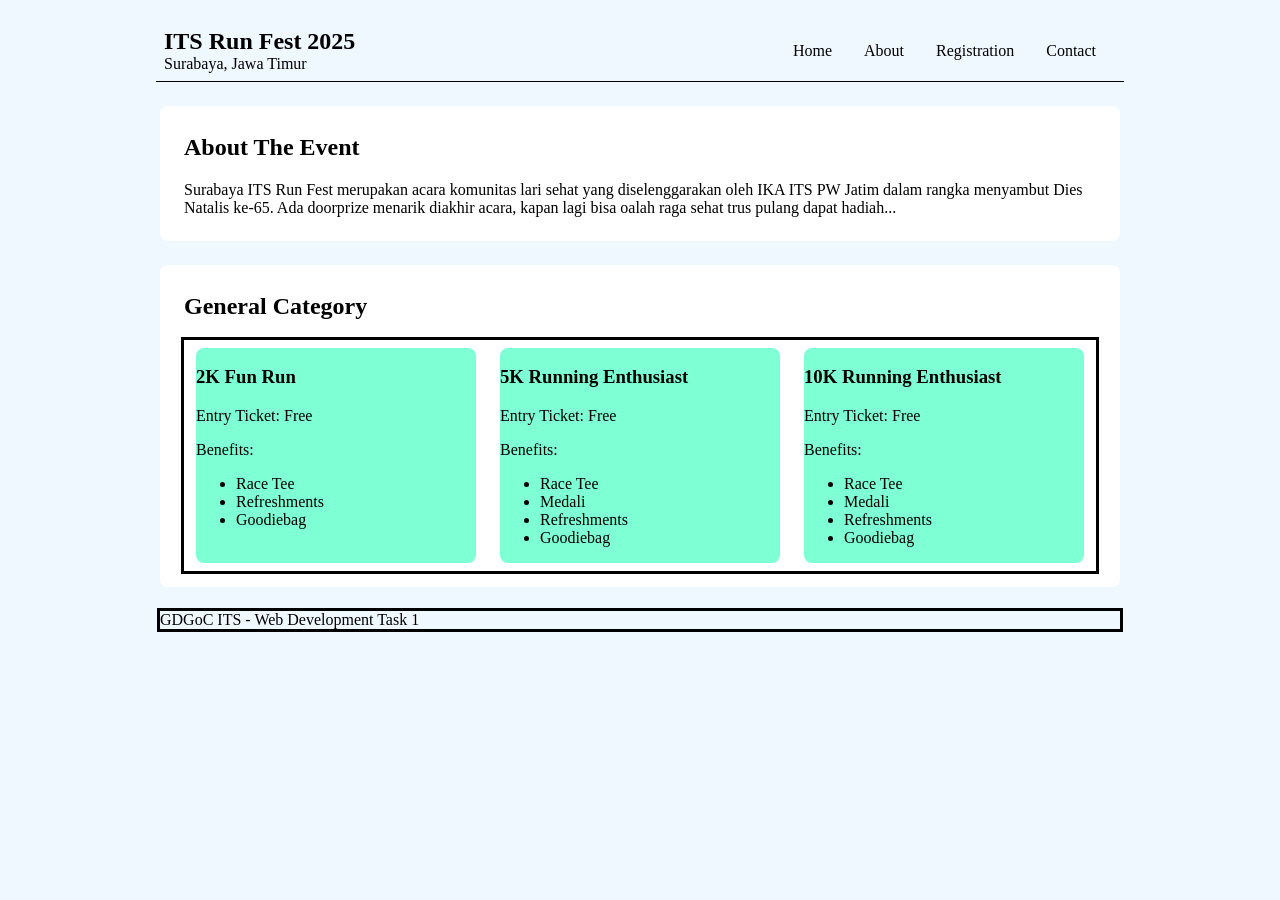
==== index.html @ 4c6ee9bd "Initial commit" ====
<!DOCTYPE html>
<html lang="en">
<head>
    <meta charset="UTF-8">
    <meta name="viewport" content="width=device-width, initial-scale=1.0">
    <link rel="stylesheet" href="style.css" />
    <title>Document</title>
</head>
<body>
    <header class="site-header">
        <div class="site-bar">
            <h2>ITS Run Fest 2025</h1>
            <p>Surabaya, Jawa Timur</p>
        </div>
        <div class="navbar">
            <p>Home</p>
            <p>About</p>
            <p>Registration</p>
            <p>Contact</p>
        </div>
    </header>

    <main class="container">
        <div class="card">
            <h2>About The Event</h2>
            <p>Surabaya ITS Run Fest merupakan acara komunitas lari sehat yang diselenggarakan oleh IKA ITS PW Jatim dalam 
                rangka menyambut Dies Natalis ke-65. Ada doorprize menarik diakhir acara, kapan lagi bisa oalah raga sehat 
                trus pulang dapat hadiah... </p>
        </div>
        <div class="card">
            <h2>General Category</h2>
            <div class="card-section">
                <div class="mini-card">
                    <h3>2K Fun Run</h3>
                    <p>Entry Ticket: Free</p>
                    <p>Benefits:</p>
                    <ul>
                        <li>Race Tee</li>
                        <li>Refreshments</li>
                        <li>Goodiebag</li>
                    </ul>
                </div>
                <div class="mini-card">
                    <h3>5K Running Enthusiast</h3>
                    <p>Entry Ticket: Free</p>
                    <p>Benefits:</p>
                    <ul>
                        <li>Race Tee</li>
                        <li>Medali</li>
                        <li>Refreshments</li>
                        <li>Goodiebag</li>
                    </ul>
                </div>
                <div class="mini-card">
                    <h3>10K Running Enthusiast</h3>
                    <p>Entry Ticket: Free</p>
                    <p>Benefits:</p>
                    <ul>
                        <li>Race Tee</li>
                        <li>Medali</li>
                        <li>Refreshments</li>
                        <li>Goodiebag</li>
                    </ul>
                </div>
            </div>
            
        </div>
    </main>
    
    <footer class="site-footer">
        <p>GDGoC ITS - Web Development Task 1</p>
    </footer>

    <script src="script.js"></script>
</body>
</html>
---- style.css ----
body {
    margin: 0;
    font-family: Cambria, Cochin, Georgia, Times, 'Times New Roman', serif;
    background-color: #F0F8FF;
}

.site-header,
.container,
.site-footer {
    width: min(960px, calc(100% - 2rem));
    margin: 0 auto;
}

.site-header {   
    padding: 0.25rem;
    display: flex;
    justify-content: space-between;
    border-bottom: 1px solid #000;
}

.site-bar, .navbar {
    margin: 0 0.25rem 0 0;
    padding: 1.5rem 0.25rem 0.25rem;
}

.site-bar h2, .site-bar p {
    margin: 0 auto;
}

.navbar {
    display: flex;
    justify-content: space-evenly;
}

.navbar p {
    padding: 0rem;
    margin: auto 1rem;
}

.container {
    margin: 0 auto;
}

.card {
    background-color: white;
    border-radius: 8px;
    padding: 0.5rem 1.5rem;
    margin: 1.5rem auto;
}

.card-section {
    display: flex;
    justify-content: space-between;
    margin-bottom: 0.5rem;
    padding: 0.5rem 0;
    outline: solid;
}

.mini-card {
    background-color: aquamarine;
    border-radius: 8px;
    width: 280px;
    margin: 0 auto;
    padding: 0; 
}

.site-footer {
    outline: solid;
}
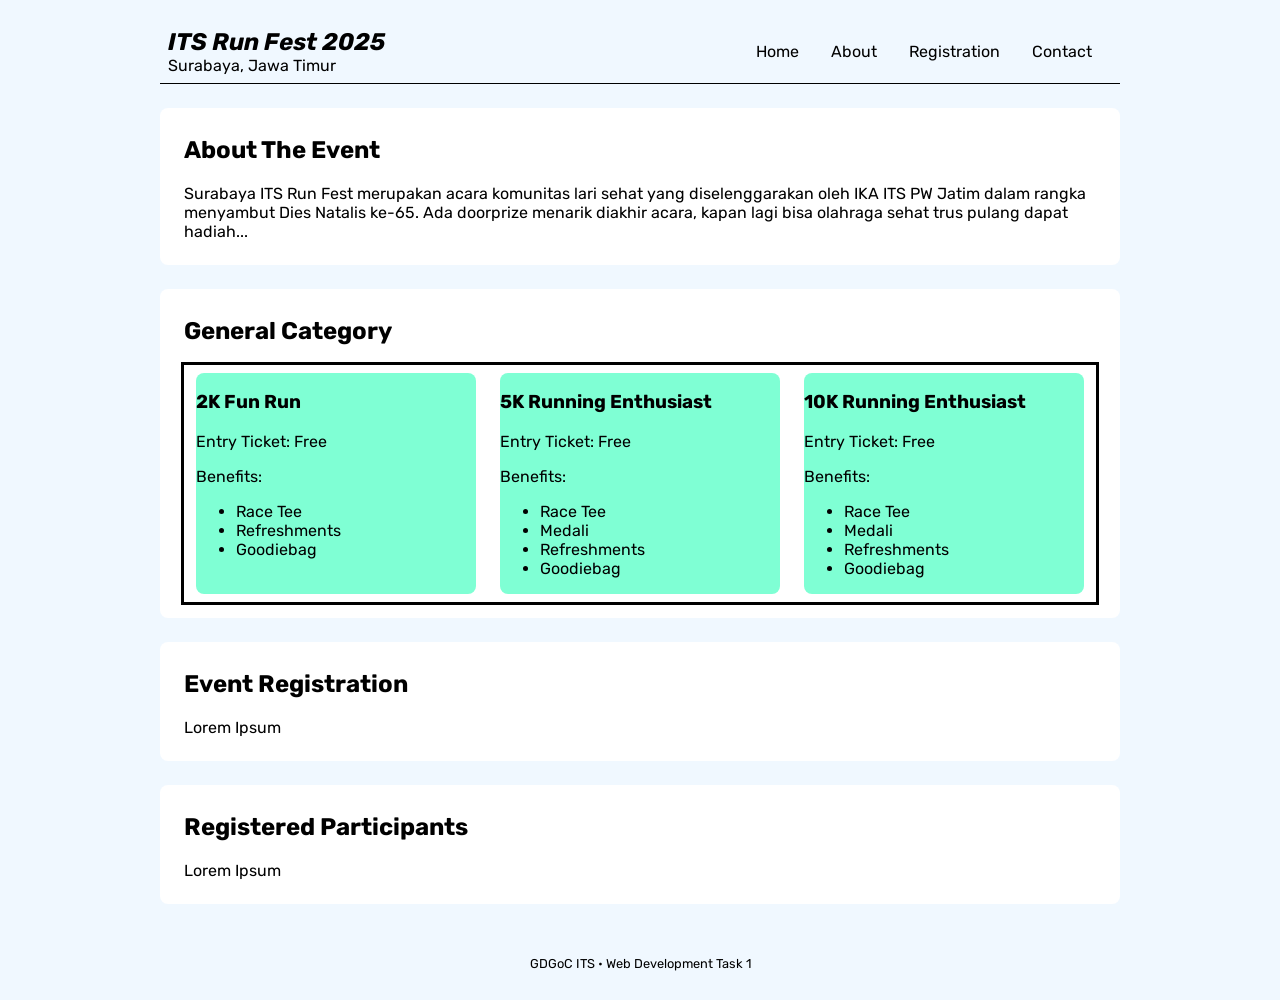
==== commit 6039aa48: "feat: update a couple of features in web feat: add template card for event registration section styl" ====
--- a/index.html
+++ b/index.html
@@ -24,7 +24,7 @@
         <div class="card">
             <h2>About The Event</h2>
             <p>Surabaya ITS Run Fest merupakan acara komunitas lari sehat yang diselenggarakan oleh IKA ITS PW Jatim dalam 
-                rangka menyambut Dies Natalis ke-65. Ada doorprize menarik diakhir acara, kapan lagi bisa oalah raga sehat 
+                rangka menyambut Dies Natalis ke-65. Ada doorprize menarik diakhir acara, kapan lagi bisa olahraga sehat 
                 trus pulang dapat hadiah... </p>
         </div>
         <div class="card">
@@ -63,12 +63,19 @@
                     </ul>
                 </div>
             </div>
-            
+        </div>
+        <div class="card">
+            <h2>Event Registration</h2>
+            <p>Lorem Ipsum </p>
+        </div>
+        <div class="card">
+            <h2>Registered Participants</h2>
+            <p>Lorem Ipsum </p>
         </div>
     </main>
     
     <footer class="site-footer">
-        <p>GDGoC ITS - Web Development Task 1</p>
+        <p>GDGoC ITS • Web Development Task 1</p>
     </footer>
 
     <script src="script.js"></script>
--- a/style.css
+++ b/style.css
@@ -1,6 +1,14 @@
+@import url('https://fonts.googleapis.com/css2?family=Rubik:ital@0;1&display=swap');
+
+*,
+*::before,
+*::after {
+    box-sizing: border-box;
+}
+
 body {
     margin: 0;
-    font-family: Cambria, Cochin, Georgia, Times, 'Times New Roman', serif;
+    font-family: 'Rubik', system-ui, -apple-system, BlinkMacSystemFont, 'Segoe UI', Roboto, Oxygen, Ubuntu, Cantarell, 'Open Sans', 'Helvetica Neue', sans-serif;
     background-color: #F0F8FF;
 }
 
@@ -27,6 +35,10 @@
     margin: 0 auto;
 }
 
+.site-bar h2 {
+    font-style: italic;
+}
+
 .navbar {
     display: flex;
     justify-content: space-evenly;
@@ -35,6 +47,10 @@
 .navbar p {
     padding: 0rem;
     margin: auto 1rem;
+}
+
+.navbar p:hover {
+    color: blue;
 }
 
 .container {
@@ -65,6 +81,8 @@
 }
 
 .site-footer {
-    outline: solid;
+    text-align: center;
+    padding: 1rem;
+    font-size: 0.8rem;
 }
 
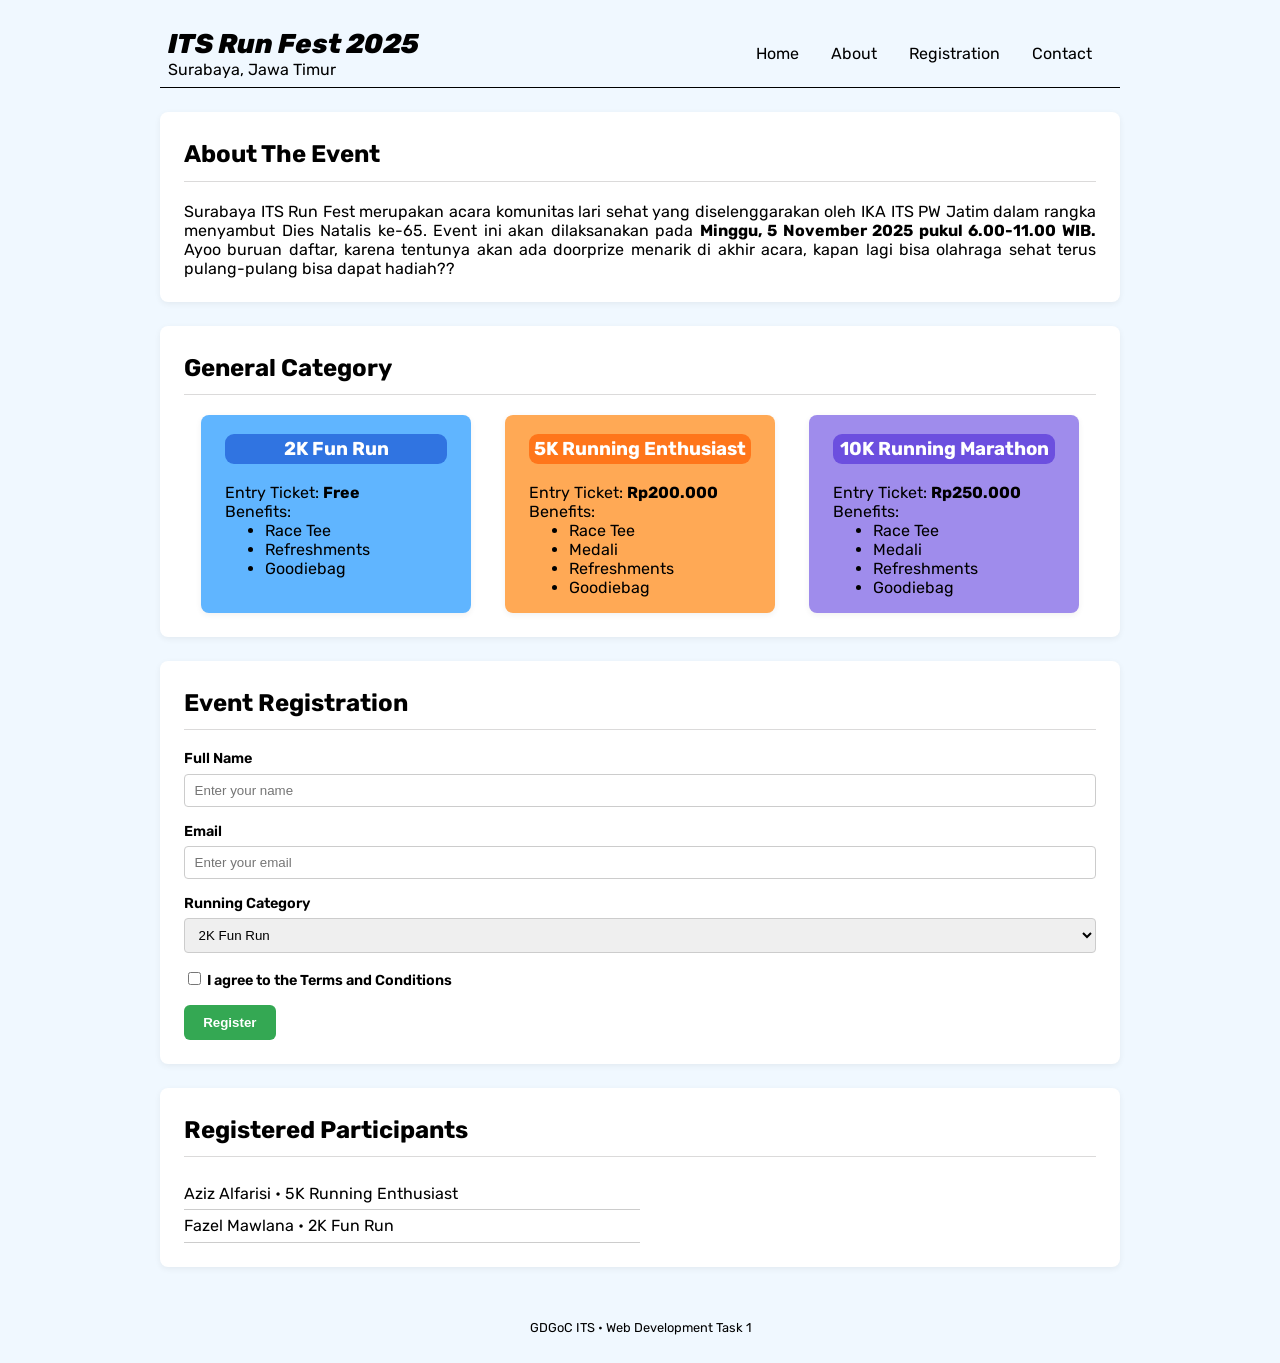
==== commit 13d6eee6: "feat: complete web structure and form validation for task-1" ====
--- a/index.html
+++ b/index.html
@@ -9,30 +9,32 @@
 <body>
     <header class="site-header">
         <div class="site-bar">
-            <h2>ITS Run Fest 2025</h1>
+            <h1>ITS Run Fest 2025</h1>
             <p>Surabaya, Jawa Timur</p>
         </div>
         <div class="navbar">
-            <p>Home</p>
-            <p>About</p>
-            <p>Registration</p>
-            <p>Contact</p>
+            <a href="">Home</a>
+            <a href="">About</a>
+            <a href="">Registration</a>
+            <a href="">Contact</a>
         </div>
     </header>
 
     <main class="container">
-        <div class="card">
+        <section class="card">
             <h2>About The Event</h2>
             <p>Surabaya ITS Run Fest merupakan acara komunitas lari sehat yang diselenggarakan oleh IKA ITS PW Jatim dalam 
-                rangka menyambut Dies Natalis ke-65. Ada doorprize menarik diakhir acara, kapan lagi bisa olahraga sehat 
-                trus pulang dapat hadiah... </p>
-        </div>
-        <div class="card">
+                rangka menyambut Dies Natalis ke-65. Event ini akan dilaksanakan pada <b>Minggu, 5 November 2025 pukul 6.00-11.00 
+                WIB.</b> Ayoo buruan daftar, karena tentunya akan ada doorprize menarik di akhir acara, kapan lagi bisa olahraga sehat 
+                terus pulang-pulang bisa dapat hadiah?? </p>
+        </section>
+
+        <section class="card">
             <h2>General Category</h2>
             <div class="card-section">
-                <div class="mini-card">
+                <div id="run-2k" class="mini-card">
                     <h3>2K Fun Run</h3>
-                    <p>Entry Ticket: Free</p>
+                    <p>Entry Ticket: <b>Free</b></p>
                     <p>Benefits:</p>
                     <ul>
                         <li>Race Tee</li>
@@ -40,9 +42,9 @@
                         <li>Goodiebag</li>
                     </ul>
                 </div>
-                <div class="mini-card">
+                <div id="run-5k" class="mini-card">
                     <h3>5K Running Enthusiast</h3>
-                    <p>Entry Ticket: Free</p>
+                    <p>Entry Ticket: <b>Rp200.000</b></p>
                     <p>Benefits:</p>
                     <ul>
                         <li>Race Tee</li>
@@ -51,9 +53,9 @@
                         <li>Goodiebag</li>
                     </ul>
                 </div>
-                <div class="mini-card">
-                    <h3>10K Running Enthusiast</h3>
-                    <p>Entry Ticket: Free</p>
+                <div id="run-10k" class="mini-card">
+                    <h3>10K Running Marathon</h3>
+                    <p>Entry Ticket: <b>Rp250.000</b></p>
                     <p>Benefits:</p>
                     <ul>
                         <li>Race Tee</li>
@@ -63,15 +65,48 @@
                     </ul>
                 </div>
             </div>
-        </div>
-        <div class="card">
+        </section>
+
+        <section class="card">
             <h2>Event Registration</h2>
-            <p>Lorem Ipsum </p>
-        </div>
-        <div class="card">
+
+            <form id="registration-form" class="form">
+                <div class="form-group">
+                    <label for="name">Full Name</label>
+                    <input id="name" name="name" type="text" placeholder="Enter your name" required />
+                </div>
+
+                <div class="form-group">
+                    <label for="email">Email</label>
+                    <input id="email" name="email" type="email"  placeholder="Enter your email" required />
+                </div>
+
+                <div class="form-group">
+                    <label for="category">Running Category</label>
+                    <select id="category" name="category">
+                        <option value="2k">2K Fun Run</option>
+                        <option value="5k">5K Running Enthusiast</option>
+                        <option value="10k">10K Running Marathon</option>
+                    </select>
+                </div>
+
+                <div class="form-group form-group-inline">
+                    <label for="tos">
+                        <input id="tos" name="tos" type="checkbox" required />
+                        I agree to the Terms and Conditions
+                    </label>
+                </div>
+
+                <button type="submit" class="btn-primary">Register</button>
+
+                <p id="message" class="message"></p>
+            </form>
+        </section>
+        <section class="card">
             <h2>Registered Participants</h2>
-            <p>Lorem Ipsum </p>
-        </div>
+            <ul id="participants-list" class="participants-list">
+            </ul>
+        </section>
     </main>
     
     <footer class="site-footer">
--- a/style.css
+++ b/style.css
@@ -1,4 +1,4 @@
-@import url('https://fonts.googleapis.com/css2?family=Rubik:ital@0;1&display=swap');
+@import url('https://fonts.googleapis.com/css2?family=Rubik:ital@0; 1&display=swap');
 
 *,
 *::before,
@@ -31,11 +31,13 @@
     padding: 1.5rem 0.25rem 0.25rem;
 }
 
-.site-bar h2, .site-bar p {
+.site-bar h1, .site-bar p {
     margin: 0 auto;
 }
 
-.site-bar h2 {
+.site-bar h1 {
+    font-size: 1.7rem;
+    font-weight: 800;
     font-style: italic;
 }
 
@@ -44,12 +46,14 @@
     justify-content: space-evenly;
 }
 
-.navbar p {
+.navbar a {
+    color: #000;
+    text-decoration: none;
     padding: 0rem;
     margin: auto 1rem;
 }
 
-.navbar p:hover {
+.navbar a:hover {
     color: blue;
 }
 
@@ -64,20 +68,139 @@
     margin: 1.5rem auto;
 }
 
+.card,
+.mini-card {
+    box-shadow: 0 2px 6px rgba(0, 0, 0, 0.06);
+}
+
+.card h2 {
+    padding: 0 0 0.8rem;
+    border-bottom: 1px solid #dbdada;
+}
+
+.card p {
+    text-align: justify;
+}
+
 .card-section {
     display: flex;
-    justify-content: space-between;
-    margin-bottom: 0.5rem;
-    padding: 0.5rem 0;
-    outline: solid;
+    justify-content: space-around;
+    margin-bottom: 1rem;
+    padding: 0;
 }
 
 .mini-card {
-    background-color: aquamarine;
     border-radius: 8px;
-    width: 280px;
-    margin: 0 auto;
-    padding: 0; 
+    width: 270px;
+    margin: 0;
+    padding: 0 1.5rem 1rem; 
+}
+
+.mini-card h3 {
+    padding: 0.25rem;
+    border-radius: 9px;
+    text-align: center;
+    color: white;
+}
+
+.mini-card ul,
+.mini-card li,
+.mini-card p {
+    margin: 0;
+}
+
+#run-2k {
+    background-color: #60b5ff;
+}
+
+#run-2k h3 {
+    background-color: #3074e1;
+}
+
+#run-5k {
+    background-color: #ffa955;
+}
+
+#run-5k h3 {
+    background-color: #ff761b;
+}
+
+#run-10k {
+    background-color: #9f8cec;
+}
+
+#run-10k h3 {
+    background-color: #6c4fdf;
+}
+
+.form {
+    display: flex;
+    flex-direction: column;
+    gap: 1rem;
+}
+
+.form-group {
+    display: flex;
+    flex-direction: column;
+    gap: 0.4rem;
+}
+
+.form-group-inline {
+    flex-direction: row;
+    text-align: center;
+}
+
+label {
+    font-weight: 600;
+    font-size: 0.9rem;;
+}
+
+input[type="text"],
+input[type="email"],
+select {
+    padding: 0.5rem 0.6rem;
+    border-radius: 4px;
+    border: 1px solid #ccc;
+}
+
+input[type="text"]:focus,
+input[type="email"]:focus,
+select:focus {
+    outline: none;
+    border-color: #4285f4;
+    box-shadow: 0 0 0 2px rgba(66, 133, 244, 0.15);
+}
+
+.btn-primary {
+    align-self: flex-start;
+    border-radius: 6px;
+    border: none;
+    background: #34a853;
+    padding: 0.6rem 1.2rem;
+    font-weight: 600;
+    color: white;
+    cursor: pointer;
+}
+
+.btn-primary:hover {
+    background-color: #2c8a45;
+}
+
+.message {
+    margin: 0;
+    font-weight: 600;
+}
+
+.participants-list {
+    list-style: none;
+    padding-left: 0;
+    margin: 1rem 0;
+}
+
+.participants-list li {
+    padding: 0.4rem 0;
+    border-bottom: 1px solid #ccc;
+    width: 50%;
 }
 
 .site-footer {
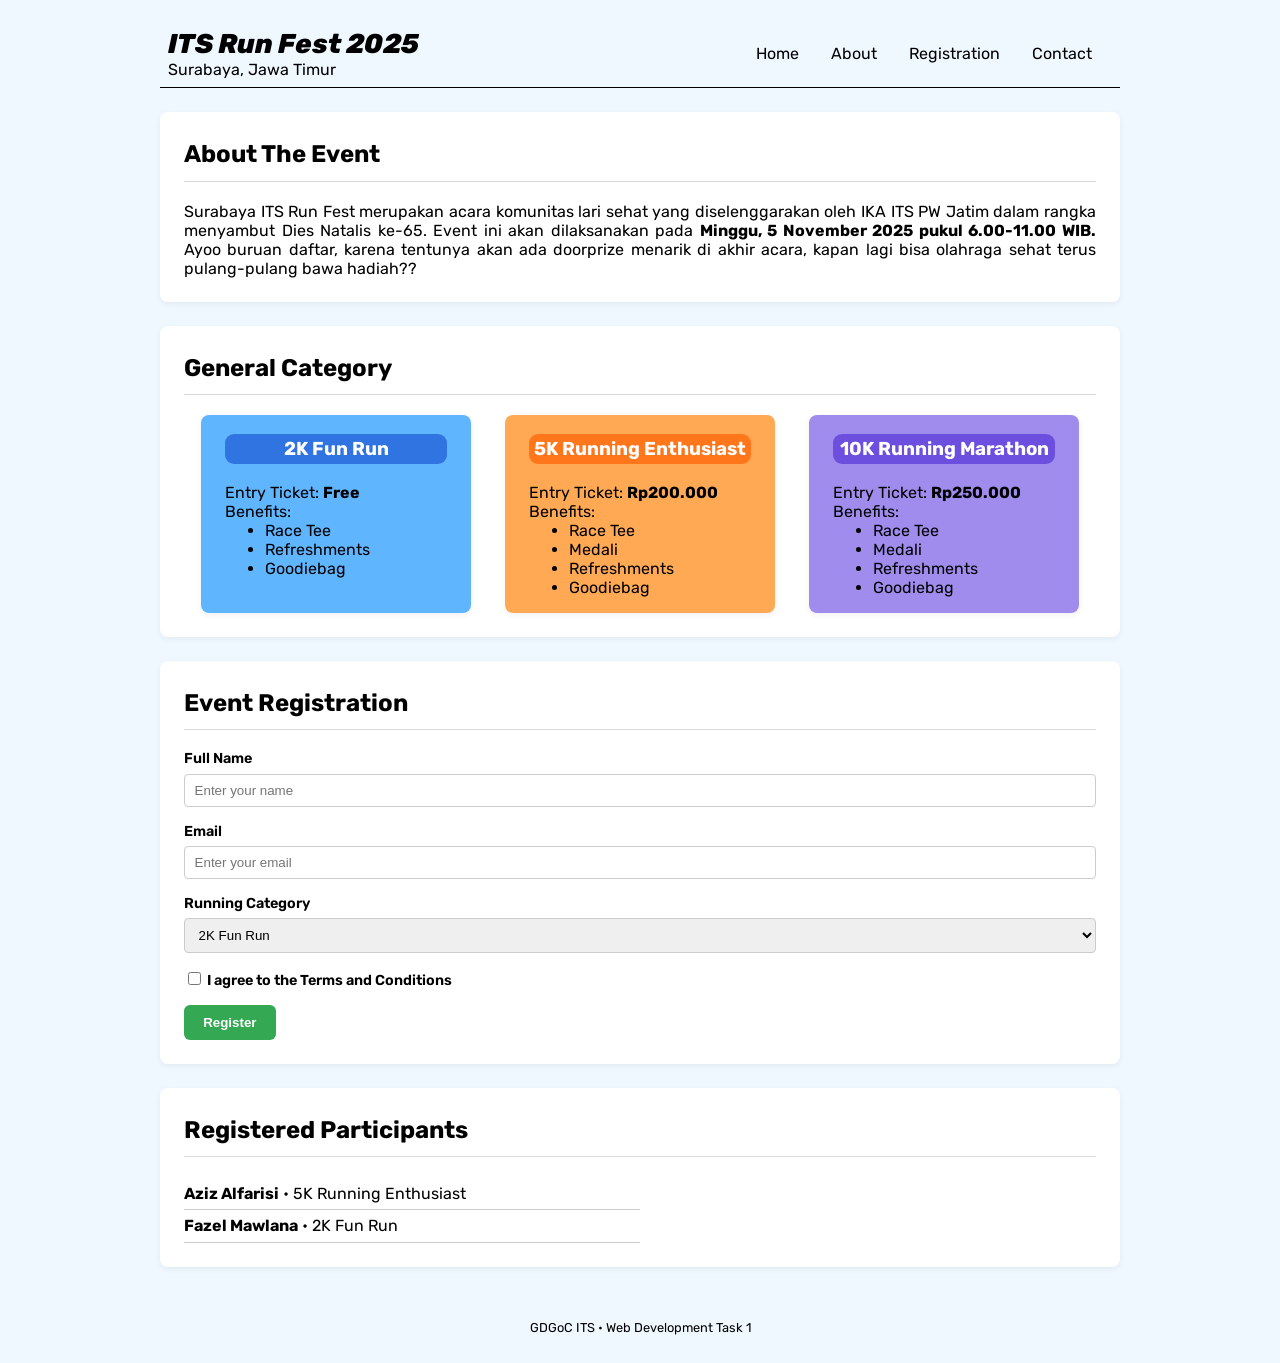
==== commit 7a15d4f9: "feat: bold the name in registered participants and set submission message timeout to 5s for task-1" ====
--- a/index.html
+++ b/index.html
@@ -4,7 +4,7 @@
     <meta charset="UTF-8">
     <meta name="viewport" content="width=device-width, initial-scale=1.0">
     <link rel="stylesheet" href="style.css" />
-    <title>Document</title>
+    <title>ITS Run Fest 2025</title>
 </head>
 <body>
     <header class="site-header">
@@ -26,7 +26,7 @@
             <p>Surabaya ITS Run Fest merupakan acara komunitas lari sehat yang diselenggarakan oleh IKA ITS PW Jatim dalam 
                 rangka menyambut Dies Natalis ke-65. Event ini akan dilaksanakan pada <b>Minggu, 5 November 2025 pukul 6.00-11.00 
                 WIB.</b> Ayoo buruan daftar, karena tentunya akan ada doorprize menarik di akhir acara, kapan lagi bisa olahraga sehat 
-                terus pulang-pulang bisa dapat hadiah?? </p>
+                terus pulang-pulang bawa hadiah?? </p>
         </section>
 
         <section class="card">
